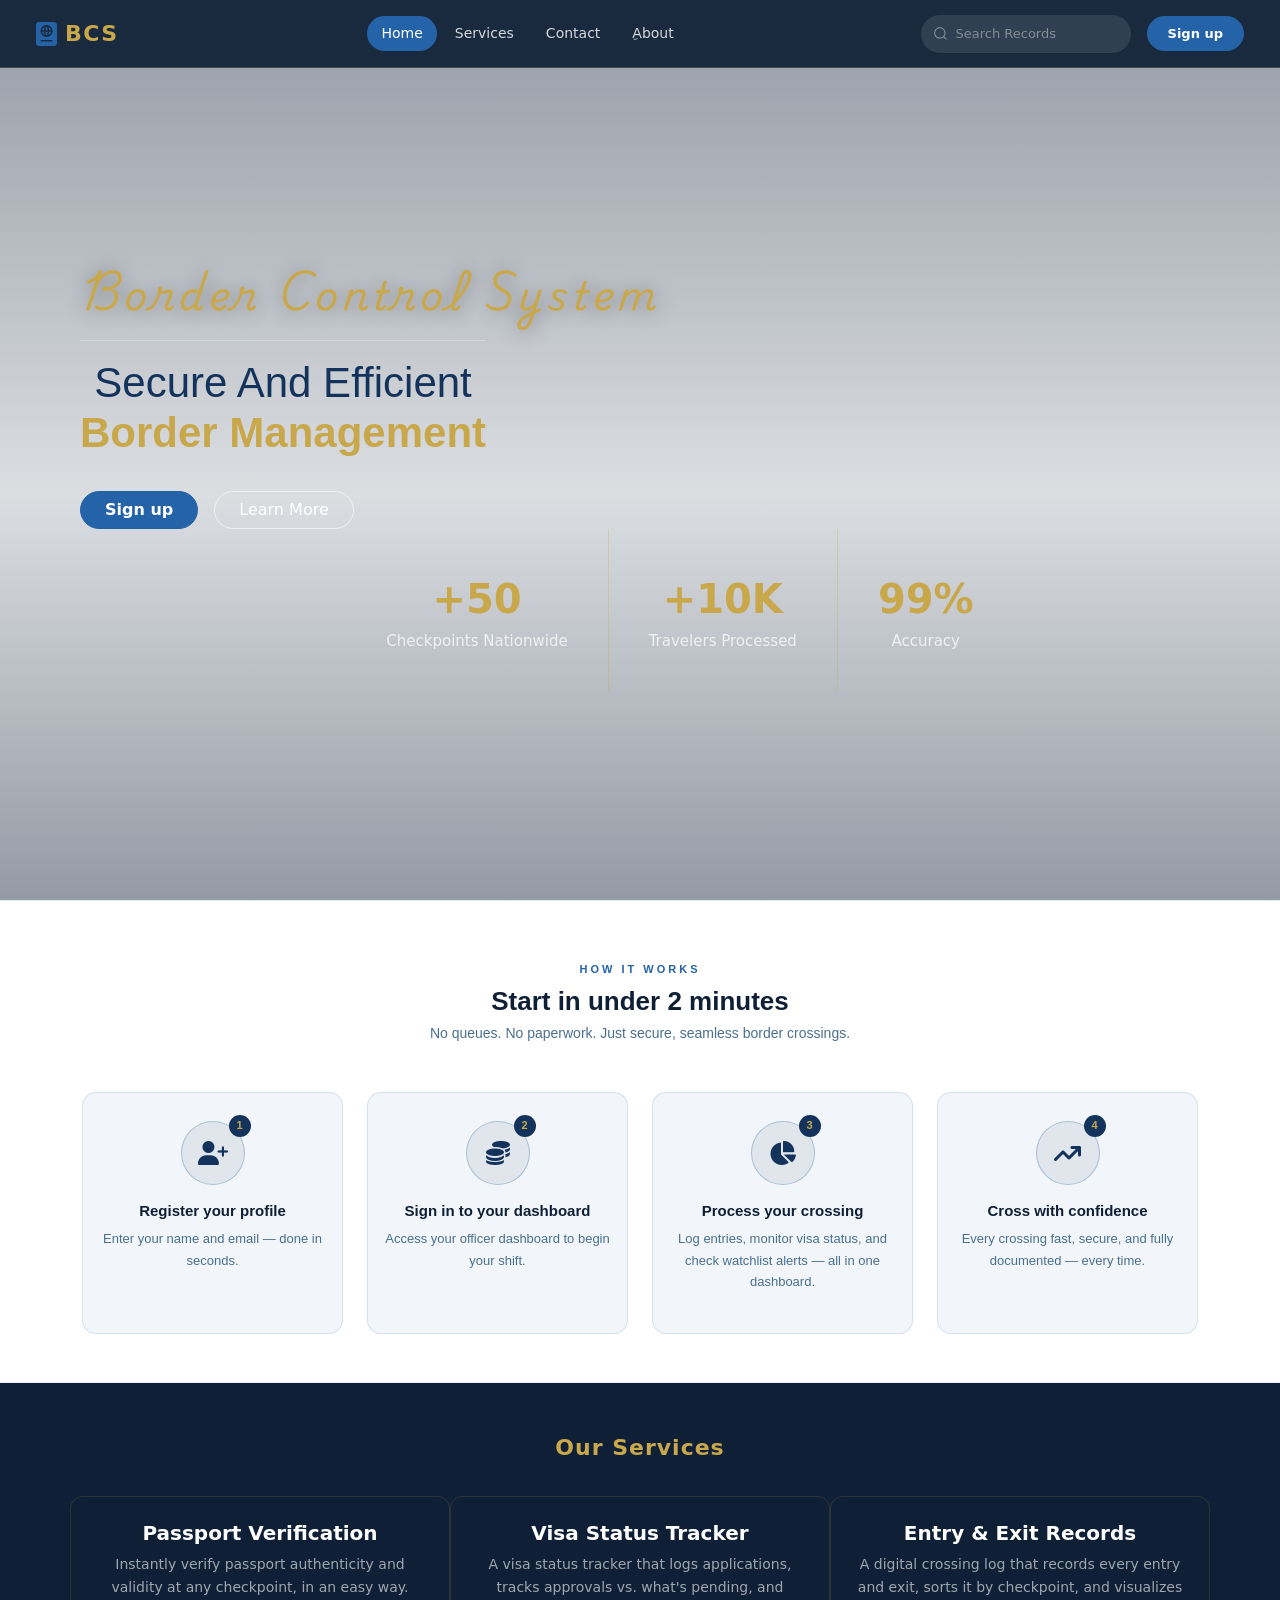
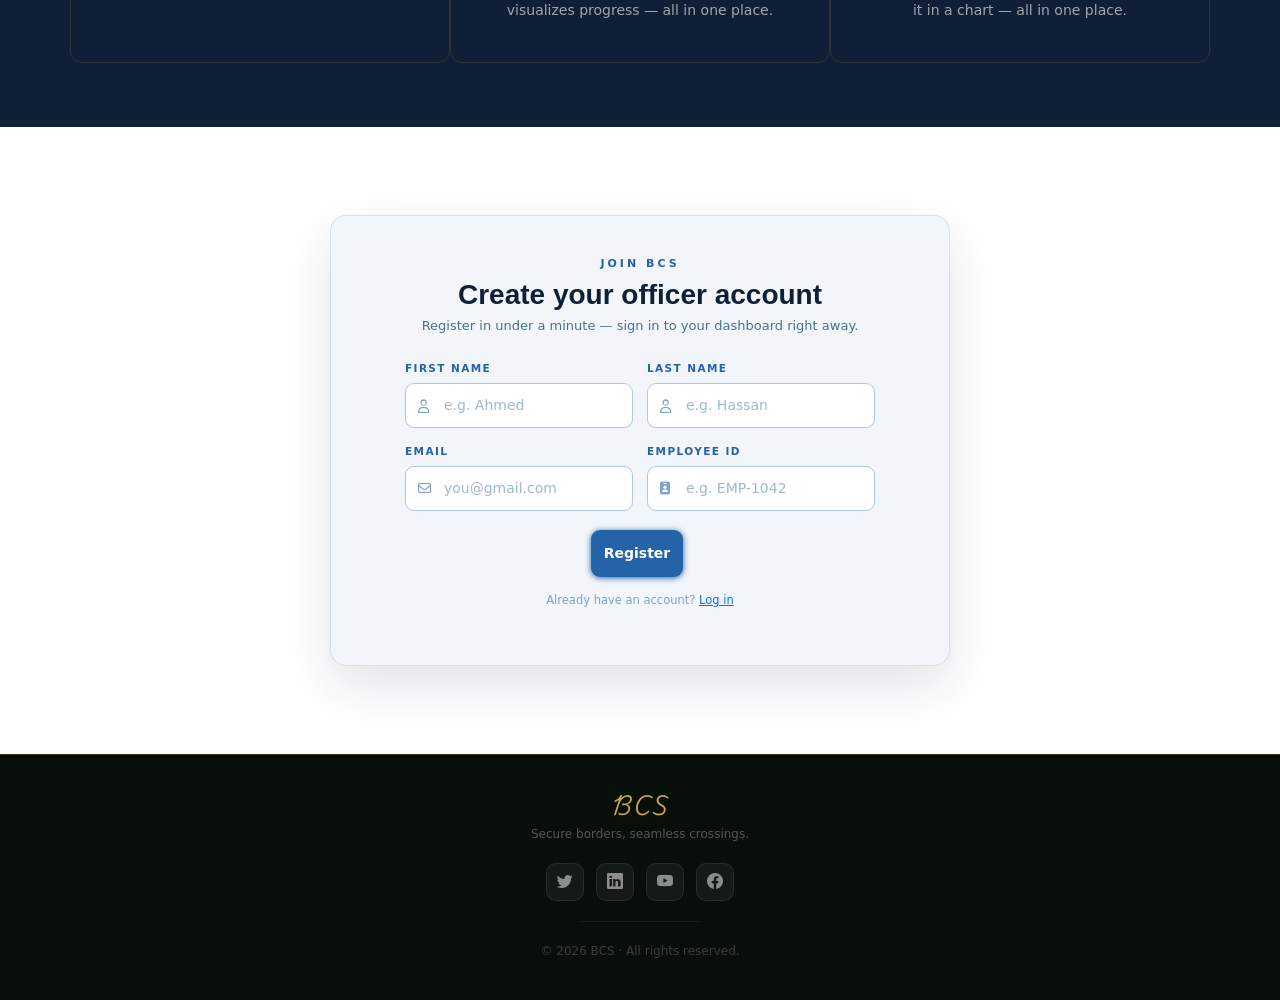
==== index.html @ 2b25935e "Add files via upload" ====
<!DOCTYPE html>
<html lang="en">
<head>
    <meta charset="UTF-8">
    <meta name="viewport" content="width=device-width, initial-scale=1.0">
    <title>BCS | Border Control System</title>

    <link href="https://cdn.jsdelivr.net/npm/bootstrap@5.3.3/dist/css/bootstrap.min.css" rel="stylesheet">
    <link rel="stylesheet" href="https://cdnjs.cloudflare.com/ajax/libs/font-awesome/6.5.0/css/all.min.css">
    <link rel="stylesheet" href="https://cdn.jsdelivr.net/npm/bootstrap-icons@1.11.3/font/bootstrap-icons.min.css">
    <link href="https://fonts.googleapis.com/css2?family=Playwrite+IE:wght@100..400&display=swap" rel="stylesheet">

    <link rel="stylesheet" href="index.css">

    <style>
        .navbar {
            background-color: rgba(15, 32, 54, 0.92) !important;
            backdrop-filter: blur(8px);
            -webkit-backdrop-filter: blur(8px);
            border-bottom: 1px solid rgba(201,168,76,0.25) !important;
            padding: 12px 0;
            position: sticky;
            top: 0;
            z-index: 1000;
        }
        .navbar-brand { color: #c9a84c !important; font-weight: 700; font-size: 22px; letter-spacing: 1.5px; }
        .navbar .fa-scale-balanced { color: #c9a84c; font-size: 17px; }
        .navbar .nav-link {
            color: rgba(255,255,255,0.82) !important;
            font-size: 14px; font-weight: 500;
            padding: 7px 14px !important;
            border-radius: 50px; transition: all 0.25s;
        }
        .navbar .nav-link:hover, .navbar .nav-link.active {
            background-color: #2563a8 !important; color: #ffffff !important;
        }
        .dropdown-menu {
            background-color: #0f2036 !important;
            border: 1px solid rgba(201,168,76,0.2) !important;
            border-radius: 10px; overflow: hidden;
        }
        .dropdown-item { color: #e8d49a !important; font-size: 14px; font-weight: 500; transition: 0.2s; }
        .dropdown-item:hover { background-color: #2563a8 !important; color: #ffffff !important; }
        .navbar .btn-success {
            background-color: #2563a8 !important; border-color: #2563a8 !important;
            color: #ffffff !important; font-weight: 700; font-size: 13px;
            border-radius: 50px; padding: 7px 20px; transition: 0.25s;
        }
        .navbar .btn-success:hover {
            background-color: #14335c !important; border-color: #14335c !important; color: #ffffff !important;
        }
        .group { display: flex; align-items: center; position: relative; max-width: 210px; }
        .group .icon { position: absolute; left: 12px; fill: rgba(255,255,255,0.45); width: 15px; height: 15px; pointer-events: none; }
        .input {
            width: 100%; height: 38px; padding: 0 14px 0 34px;
            border: 1.5px solid transparent; border-radius: 50px;
            background-color: rgba(255,255,255,0.1); color: #ffffff;
            font-size: 13px; outline: none; transition: 0.3s; margin: 0 !important;
        }
        .input::placeholder { color: rgba(255,255,255,0.4); }
        .input:focus, .input:hover {
            border-color: #c9a84c; background-color: rgba(255,255,255,0.15);
            box-shadow: 0 0 0 3px rgba(201,168,76,0.15);
        }
        .navbar-toggler { border-color: rgba(201,168,76,0.35) !important; }
        .navbar-toggler-icon { filter: invert(1); }

        /* ── SIGN UP FORM ── */
        .Sign_Up {
            background: #f2f6fa;
            padding: 40px 36px;
            border-radius: 16px;
            border: 1px solid rgba(37,99,168,0.15);
            color: #0f2036;
            max-width: 620px;
            margin: 0 auto;
            box-shadow: 0 20px 50px rgba(15,32,54,0.12);
        }
        .Sign_Up .su-eyebrow {
            text-align: center;
            font-size: 11px;
            font-weight: 700;
            letter-spacing: 3px;
            color: #2563a8;
            text-transform: uppercase;
            margin-bottom: 6px;
        }
        .Sign_Up h3 {
            font-family: Arial, Helvetica, sans-serif;
            text-align: center;
            color: #0f2036;
            margin-bottom: 4px;
        }
        .Sign_Up .su-sub {
            text-align: center;
            font-size: 13px;
            color: #4a6f8f;
            margin-bottom: 26px;
        }

        .Sign_Up form { display: flex; flex-direction: column; gap: 16px; }

        .su-row { display: flex; gap: 14px; width: 100%; max-width: 500px; margin: 0 auto; }
        .su-row .form-group-wrap { flex: 1; }

        .form-group-wrap {
            display: flex;
            flex-direction: column;
            width: 100%;
            max-width: 500px;
            margin: 0 auto;
            gap: 6px;
        }
        .form-group-wrap label {
            font-size: 10.5px;
            letter-spacing: 1.4px;
            text-transform: uppercase;
            color: #2563a8;
            font-weight: 700;
        }
        .su-field-wrap { position: relative; }
        .su-field-wrap i.su-field-icon {
            position: absolute;
            left: 13px;
            top: 50%;
            transform: translateY(-50%);
            color: #7ea3c4;
            font-size: 13px;
            pointer-events: none;
        }

        .Sign_Up input, .Sign_Up select {
            width: 100% !important;
            padding: 11px 14px 11px 38px;
            border: 1.5px solid #a9c9e8;
            border-radius: 9px;
            font-size: 14px;
            font-family: inherit;
            background-color: #fff;
            color: #0f2036;
            outline: none;
            transition: all 0.2s;
            margin: 0 !important;
        }
        .Sign_Up select { padding-left: 38px; appearance: none; -webkit-appearance: none; }
        .su-field-wrap.select-wrap::after {
            content: "\f078";
            font-family: "Font Awesome 6 Free";
            font-weight: 900;
            font-size: 11px;
            color: #7ea3c4;
            position: absolute;
            right: 14px;
            top: 50%;
            transform: translateY(-50%);
            pointer-events: none;
        }
        .Sign_Up input::placeholder { color: #9db9d1; }
        .Sign_Up input:focus, .Sign_Up select:focus {
            border-color: #2563a8; box-shadow: 0 0 0 3px rgba(37,99,168,0.12);
        }
        .Sign_Up button[type="submit"] {
            width: 100%; max-width: 500px; margin: 6px auto 0;
            background-color: #14335c; color: #ffffff; border: none;
            padding: 13px; border-radius: 9px; font-weight: 700; font-size: 14px;
            cursor: pointer; transition: 0.25s; display: flex;
            align-items: center; justify-content: center; gap: 8px;
        }
        .Sign_Up button[type="submit"]:hover { background-color: #2563a8; }
        .Sign_Up .su-note {
            text-align: center; font-size: 11.5px; color: #7ea3c4; margin-top: -4px;
        }
        .Sign_Up input.is-invalid, .Sign_Up select.is-invalid {
            border-color: #fc8181 !important; background-color: #fff5f5 !important;
        }
        .Sign_Up input.is-valid, .Sign_Up select.is-valid {
            border-color: #68d391 !important; background-color: #f0fff4 !important;
        }
        .field-error {
            font-size: 12px; color: #e53e3e; margin-top: 4px;
            font-weight: 500; display: flex; align-items: center; gap: 4px;
        }
        @media (max-width: 560px) {
            .Sign_Up { padding: 28px 20px; }
            .su-row { flex-direction: column; gap: 16px; }
        }

        .saconde { background-color: transparent !important; }

        .hiw-section {
            background: #ffffff;
            padding: 60px 24px 48px;
            font-family: Arial, Helvetica, sans-serif;
            border-top: 1px solid rgba(37,99,168,0.12);
            border-bottom: 1px solid rgba(37,99,168,0.12);
        }
        .hiw-eyebrow {
            text-align: center;
            font-size: 11px;
            font-weight: 700;
            letter-spacing: 3px;
            color: #2563a8;
            text-transform: uppercase;
            margin-bottom: 8px;
        }
        .hiw-title {
            text-align: center;
            font-size: 26px;
            font-weight: 700;
            color: #0f2036;
            margin-bottom: 6px;
        }
        .hiw-sub {
            text-align: center;
            font-size: 14px;
            color: #4a6f8f;
            margin-bottom: 48px;
        }

        .hiw-grid {
            display: grid;
            grid-template-columns: repeat(4, 1fr);
            gap: 24px;
            position: relative;
        }
        @media (max-width: 991px) {
            .hiw-grid { grid-template-columns: repeat(2, 1fr); }
        }
        @media (max-width: 575px) {
            .hiw-grid { grid-template-columns: 1fr; }
            .hiw-title { font-size: 20px; }
        }

        .hiw-step {
            display: flex;
            flex-direction: column;
            align-items: center;
            text-align: center;
            padding: 28px 16px 24px;
            background: #f2f6fa;
            border: 1px solid rgba(37,99,168,0.15);
            border-radius: 14px;
            position: relative;
            opacity: 0;
            transition: border-color 0.25s;
        }
        .hiw-step:hover { border-color: #2563a8; }
        .hiw-step.visible { animation: fadeUpStep 0.55s ease forwards; }
        .hiw-step:nth-child(1).visible { animation-delay: 0s; }
        .hiw-step:nth-child(2).visible { animation-delay: 0.15s; }
        .hiw-step:nth-child(3).visible { animation-delay: 0.3s; }
        .hiw-step:nth-child(4).visible { animation-delay: 0.45s; }

        @keyframes fadeUpStep {
            from { opacity: 0; transform: translateY(24px); }
            to   { opacity: 1; transform: translateY(0); }
        }

        .hiw-icon-wrap {
            width: 64px; height: 64px; border-radius: 50%;
            background: rgba(15,32,54,0.07);
            border: 1.5px solid rgba(37,99,168,0.3);
            display: flex; align-items: center; justify-content: center;
            font-size: 24px; color: #14335c;
            margin-bottom: 16px; position: relative; flex-shrink: 0;
        }
        .hiw-step-num {
            position: absolute; top: -7px; right: -7px;
            width: 22px; height: 22px; border-radius: 50%;
            background: #14335c; color: #c9a84c;
            font-size: 11px; font-weight: 700;
            display: flex; align-items: center; justify-content: center;
        }
        .hiw-step-title {
            font-size: 15px; font-weight: 700; color: #0f2036;
            margin-bottom: 8px; line-height: 1.3;
        }
        .hiw-step-desc { font-size: 13px; color: #4a6f8f; line-height: 1.65; }

        .hiw-cta-wrap { text-align: center; margin-top: 40px; }
        .hiw-cta {
            display: inline-block; background: #14335c; color: #ffffff;
            font-size: 14px; font-weight: 700; padding: 12px 36px;
            border-radius: 50px; text-decoration: none;
            transition: background 0.2s; border: none; cursor: pointer;
        }
        .hiw-cta:hover { background: #2563a8; color: #fff; }

        .hiw-checks {
            display: flex; justify-content: center;
            gap: 24px; margin-top: 16px; flex-wrap: wrap;
        }
        .hiw-check-item {
            display: flex; align-items: center;
            gap: 6px; font-size: 12.5px; color: #4a6f8f;
        }
        .hiw-check-item i { color: #2563a8; }

        /* ── SERVICES SECTION background ── */
        .services-section {
            background: #0f2036;
            padding: 48px 0 40px;
        }
        .services-section .our {
            color: #c9a84c !important;
            font-size: 22px;
            font-weight: 700;
            letter-spacing: 1px;
            margin-bottom: 32px;
        }
        .services-section .one h5 { color: #ffffff; font-weight: 700; }
        .services-section .one p  { color: rgba(255,255,255,0.6); font-size: 14px; line-height: 1.65; }
        .services-section .one {
            padding: 24px 20px;
            border: 1px solid rgba(201,168,76,0.15);
            border-radius: 12px;
            transition: border-color 0.2s;
        }
        .services-section .one:hover { border-color: rgba(201,168,76,0.45); }
    </style>
</head>

<body>

<div class="header">
    <nav class="navbar navbar-expand-lg">
        <div class="container-fluid ms-4">
            <div class="d-flex align-items-center gap-2">
                <i style="color: #2563a8;font-size: 24px;" class="fa-solid fa-passport"></i>
                <a class="navbar-brand" href="index.html">BCS   </a>
            </div>
            <div class="collapse navbar-collapse" id="navbarSupportedContent">
                <ul class="navbar-nav mx-auto gap-1">
                    <li class="nav-item"><a class="nav-link active rounded-pill" href="index.html">Home</a></li>
                  
                    <li class="nav-item"><a class="nav-link rounded-pill" href="#moataz">Services</a></li>
                    <li class="nav-item"><a class="nav-link rounded-pill" href="contact.html">Contact</a></li>
                    <li class="nav-item"><a class="nav-link rounded-pill" href="about.html">ِAbout</a></li>
                </ul>
                <div class="d-flex align-items-center gap-3 mt-2 mt-lg-0 me-4">
                    <div class="group">
                        <svg viewBox="0 0 24 24" aria-hidden="true" class="icon">
                            <path d="M21.53 20.47l-3.66-3.66C19.195 15.24 20 13.214 20 11c0-4.97-4.03-9-9-9s-9 4.03-9 9 4.03 9 9 9c2.215 0 4.24-.804 5.808-2.13l3.66 3.66c.147.146.34.22.53.22s.385-.073.53-.22c.295-.293.295-.767.002-1.06zM3.5 11c0-4.135 3.365-7.5 7.5-7.5s7.5 3.365 7.5 7.5-3.365 7.5-7.5 7.5-7.5-3.365-7.5-7.5z"/>
                        </svg>
                        <input class="input" type="search" placeholder="Search Records">
                    </div>
                    <a href="#khaled" class="btn btn-success rounded-pill" id="navAuthArea">Sign up</a>
                </div>
            </div>
        </div>
    </nav>

    <div class="headertwo text-center">
        <h1 style="font-family: 'Playwrite IE', cursive; font-weight: bold; letter-spacing:4px;">Border Control System</h1>
        <h3 style="font-family:Arial, Helvetica, sans-serif">
            <hr style="height: 2px;">
            <span style="color: #14335c;">Secure And Efficient</span><br>
            <span style="color: #2563a8; font-weight: bold;">Border Management</span>
        </h3>
        <div class="d-flex justify-content-center gap-3 mt-4" id="headerAuthArea">
            <a href="#khaled" class="btn btn-success rounded-pill px-4">Sign up</a>
            <a href="About.html" class="btn btn-outline-dark rounded-pill px-4 text-light">Learn More</a>
        </div>
        <div class="banner-stats">
            
            <div class="stat"><span class="stat-num">+50</span><span class="stat-label">Checkpoints Nationwide</span></div>
            <div class="stat-divider"></div>
            <div class="stat"><span class="stat-num">+10K</span><span class="stat-label">Travelers Processed</span></div>
            <div class="stat-divider"></div>
            <div class="stat"><span class="stat-num">99%</span><span class="stat-label">Accuracy</span></div>
        </div>
    </div>
</div>

<!-- ══ HOW IT WORKS ══ -->
<section class="hiw-section">
    <div class="container">
        <p class="hiw-eyebrow">How it works</p>
        <h2 class="hiw-title">Start in under 2 minutes</h2>
        <p class="hiw-sub">No queues. No paperwork. Just secure, seamless border crossings.</p>

        <div class="hiw-grid">
            <div class="hiw-step">
                <div class="hiw-icon-wrap">
                    <i class="fa-solid fa-user-plus"></i>
                    <span class="hiw-step-num">1</span>
                </div>
                <div class="hiw-step-title">Register your profile</div>
                <p class="hiw-step-desc">Enter your name and email — done in seconds.</p>
            </div>
            <div class="hiw-step">
                <div class="hiw-icon-wrap">
                    <i class="fa-solid fa-coins"></i>
                    <span class="hiw-step-num">2</span>
                </div>
                <div class="hiw-step-title">Sign in to your dashboard</div>
                <p class="hiw-step-desc">Access your officer dashboard to begin your shift.</p>
            </div>
            <div class="hiw-step">
                <div class="hiw-icon-wrap">
                    <i class="fa-solid fa-chart-pie"></i>
                    <span class="hiw-step-num">3</span>
                </div>
                <div class="hiw-step-title">Process your crossing</div>
                <p class="hiw-step-desc">Log entries, monitor visa status, and check watchlist alerts — all in one dashboard.</p>
            </div>
            <div class="hiw-step">
                <div class="hiw-icon-wrap">
                    <i class="fa-solid fa-arrow-trend-up"></i>
                    <span class="hiw-step-num">4</span>
                </div>
                <div class="hiw-step-title">Cross with confidence</div>
                <p class="hiw-step-desc">Every crossing fast, secure, and fully documented — every time.</p>
            </div>
        </div>

    </div>
</section>

<!-- ══ SERVICES ══ -->
<section class="services-section" id="moataz">
    <div class="container">
        <p class="our text-center">Our Services</p>
        <div class="row text-center g-4">
            <div class="one col-md-4 col-12 mb-4">
                <h5>Passport Verification</h5>
                <p>Instantly verify passport authenticity and validity at any checkpoint, in an easy way.</p>
            </div>
            <div class="one col-md-4 col-12 mb-4">
                <h5>Visa Status Tracker</h5>
                <p>A visa status tracker that logs applications, tracks approvals vs. what's pending, and visualizes progress — all in one place.</p>
            </div>
            <div class="one col-md-4 col-12 mb-4">
                <h5>Entry &amp; Exit Records</h5>
                <p>A digital crossing log that records every entry and exit, sorts it by checkpoint, and visualizes it in a chart — all in one place.</p>
            </div>
        </div>
    </div>
</section>

<!-- ══ SIGN UP / LOGIN ══ -->
<div class="saconde">
    <div class="projecr-idea">
        <div class="container">
            <div class="Sign_Up mt-5 mb-5" id="khaled">

                <!-- SIGN UP PANEL -->
                <div id="signupPanel">
                    <p class="su-eyebrow">Join BCS</p>
                    <h3>Create your officer account</h3>
                    <p class="su-sub">Register in under a minute — sign in to your dashboard right away.</p>
                    <form id="signupForm" novalidate>
                        <div class="su-row">
                            <div class="form-group-wrap">
                                <label for="firstName">First Name</label>
                                <div class="su-field-wrap">
                                    <i class="fa-regular fa-user su-field-icon"></i>
                                    <input type="text" id="firstName" placeholder="e.g. Ahmed">
                                </div>
                            </div>
                            <div class="form-group-wrap">
                                <label for="lastName">Last Name</label>
                                <div class="su-field-wrap">
                                    <i class="fa-regular fa-user su-field-icon"></i>
                                    <input type="text" id="lastName" placeholder="e.g. Hassan">
                                </div>
                            </div>
                        </div>

                        <div class="su-row">
                            <div class="form-group-wrap">
                                <label for="email">Email</label>
                                <div class="su-field-wrap">
                                    <i class="fa-regular fa-envelope su-field-icon"></i>
                                    <input type="email" id="email" placeholder="you@gmail.com">
                                </div>
                            </div>
                            <div class="form-group-wrap">
                                <label for="employeeId">Employee ID</label>
                                <div class="su-field-wrap">
                                    <i class="fa-solid fa-id-badge su-field-icon"></i>
                                    <input type="text" id="employeeId" placeholder="e.g. EMP-1042">
                                </div>
                            </div>
                        </div>

                        <div class="text-center">
                            <button type="submit">Register</button>
                        </div>
                        <p class="su-note">Already have an account? <a href="#" id="showLoginLink">Log in</a></p>
                    </form>
                </div>

                <!-- LOGIN PANEL -->
                <div id="loginPanel" style="display:none;">
                    <p class="su-eyebrow">Welcome back</p>
                    <h3>Log in to your dashboard</h3>
                    <p class="su-sub">Enter your Employee ID and email to continue.</p>
                    <form id="loginForm" novalidate>
                        <div class="form-group-wrap">
                            <label for="loginEmployeeId">Employee ID</label>
                            <div class="su-field-wrap">
                                <i class="fa-solid fa-id-badge su-field-icon"></i>
                                <input type="text" id="loginEmployeeId" placeholder="e.g. EMP-1042">
                            </div>
                        </div>
                        <div class="form-group-wrap">
                            <label for="loginEmail">Email</label>
                            <div class="su-field-wrap">
                                <i class="fa-regular fa-envelope su-field-icon"></i>
                                <input type="email" id="loginEmail" placeholder="you@gmail.com">
                            </div>
                        </div>

                        <div class="text-center">
                            <button type="submit">Log In</button>
                        </div>
                        <p class="su-note">New here? <a href="#" id="showSignupLink">Create an account</a></p>
                    </form>
                </div>

            </div>
        </div>
    </div>
</div>

<footer class="footer">
    <div class="footer-brand">BCS</div>
    <p class="footer-tagline">Secure borders, seamless crossings.</p>
    <div class="footer-socials">
        <a href="https://twitter.com"  target="_blank" class="footer-social" id="f-twitter"><i class="bi bi-twitter"></i></a>
        <a href="https://linkedin.com" target="_blank" class="footer-social" id="f-linkedin"><i class="bi bi-linkedin"></i></a>
        <a href="https://youtube.com"  target="_blank" class="footer-social" id="f-youtube"><i class="bi bi-youtube"></i></a>
        <a href="https://facebook.com" target="_blank" class="footer-social" id="f-facebook"><i class="bi bi-facebook"></i></a>
    </div>
    <div class="footer-divider"></div>
    <p class="footer-copy">&copy; 2026 BCS · All rights reserved.</p>
</footer>

<script src="https://cdn.jsdelivr.net/npm/bootstrap@5.3.3/dist/js/bootstrap.bundle.min.js"></script>
<script>
const stepEls = document.querySelectorAll('.hiw-step');
const obs = new IntersectionObserver((entries) => {
    entries.forEach(e => { if (e.isIntersecting) e.target.classList.add('visible'); });
}, { threshold: 0.15 });
stepEls.forEach(el => obs.observe(el));

const rules = {
    firstName:  { required: true, minLen: 2,  label: 'First name' },
    lastName:   { required: true, minLen: 2,  label: 'Last name' },
    email:      { required: true, pattern: /^[^\s@]+@[^\s@]+\.[^\s@]+$/, label: 'Email' },
    employeeId: { required: true, minLen: 3,  label: 'Employee ID' }
};

function getFieldError(id, value) {
    const r = rules[id]; if (!r) return null;
    const v = value.trim();
    if (r.required && !v)                return `${r.label} is required.`;
    if (r.minLen && v.length < r.minLen) return `${r.label} must be at least ${r.minLen} characters.`;
    if (r.pattern && !r.pattern.test(v)) {
        if (id === 'email')   return 'Please enter a valid email address.';
        return `Please enter a valid ${r.label.toLowerCase()}.`;
    }
    return null;
}

function setFieldState(input, errorMsg) {
    const wrap = input.closest('.form-group-wrap');
    if (!wrap) return true;
    const old = wrap.querySelector('.field-error');
    if (old) old.remove();
    input.classList.remove('is-invalid', 'is-valid');
    if (errorMsg) {
        input.classList.add('is-invalid');
        const el = document.createElement('span');
        el.className = 'field-error';
        el.innerHTML = `<i class="fa-solid fa-circle-exclamation"></i> ${errorMsg}`;
        wrap.appendChild(el);
        return false;
    }
    input.classList.add('is-valid');
    return true;
}

Object.keys(rules).forEach(id => {
    const input = document.getElementById(id);
    if (!input) return;
    input.addEventListener('blur',  () => setFieldState(input, getFieldError(id, input.value)));
    input.addEventListener('input', () => {
        if (input.classList.contains('is-invalid'))
            setFieldState(input, getFieldError(id, input.value));
    });
});

function checkUserLogin() {
    const storedData = localStorage.getItem("userData");
    if (!storedData) return;
    const user = JSON.parse(storedData);
    const savedName = user.firstName;
    const navAuthArea = document.getElementById("navAuthArea");
    const headerAuth  = document.getElementById("headerAuthArea");
    if (navAuthArea) {
        navAuthArea.outerHTML = `
            <div id="navAuthArea" style="display:flex;align-items:center;gap:8px;white-space:nowrap;">
                <span style="background:#c9a84c;color:#0f2036;font-weight:700;font-size:13px;padding:5px 14px;border-radius:50px;display:flex;align-items:center;gap:6px;">
                    <i class="fa-solid fa-user" style="font-size:11px;"></i>${savedName}
                </span>
                <button onclick="logoutUser()" style="font-size:12px;font-weight:600;font-family:'Segoe UI',sans-serif;padding:5px 12px;border:1px solid rgba(201,168,76,0.4);border-radius:50px;color:rgba(255,255,255,0.75);background:transparent;cursor:pointer;"
                    onmouseover="this.style.background='#e53e3e';this.style.color='#fff';this.style.borderColor='#e53e3e';"
                    onmouseout="this.style.background='transparent';this.style.color='rgba(255,255,255,0.75)';this.style.borderColor='rgba(201,168,76,0.4)';"
                >Log out</button>
            </div>`;
    }
    if (headerAuth) {
        headerAuth.innerHTML = `
            <span class="text-light fs-4 fw-medium">Welcome back, <span style="color:#c9a84c;">${savedName}</span>!</span>
            <a href="Dashoboard.html" class="btn btn-success rounded-pill px-4">Go to Dashboard</a>
        `;
    }

    // Hide the Sign Up section once the user is already registered/logged in
    const signUpWrapper = document.querySelector(".saconde");
    if (signUpWrapper) signUpWrapper.style.display = "none";
}

function logoutUser() {
    localStorage.removeItem("userData");
    localStorage.removeItem("userFirstName");
    window.location.reload();
}

function showSuccessOverlay(name, callback) {
    const overlay = document.createElement('div');
    overlay.style.cssText = `position:fixed;inset:0;z-index:9999;background:rgba(15,32,54,0.92);display:flex;align-items:center;justify-content:center;backdrop-filter:blur(8px);animation:fadeInOverlay 0.4s ease;`;
    overlay.innerHTML = `
        <style>
            @keyframes fadeInOverlay { from{opacity:0} to{opacity:1} }
            @keyframes popIn { from{transform:scale(0.7);opacity:0} to{transform:scale(1);opacity:1} }
            @keyframes checkDraw { from{stroke-dashoffset:60} to{stroke-dashoffset:0} }
            @keyframes countDown { from{width:100%} to{width:0%} }
        </style>
        <div style="background:#f2f6fa;border-radius:20px;padding:48px 56px;text-align:center;max-width:400px;width:90%;animation:popIn 0.45s cubic-bezier(0.34,1.56,0.64,1) 0.1s both;position:relative;overflow:hidden;">
            <div style="width:80px;height:80px;border-radius:50%;background:#14335c;display:flex;align-items:center;justify-content:center;margin:0 auto 20px;">
                <svg width="40" height="40" viewBox="0 0 40 40" fill="none">
                    <path d="M10 20 L17 27 L30 13" stroke="#c9a84c" stroke-width="3.5" stroke-linecap="round" stroke-linejoin="round" stroke-dasharray="60" stroke-dashoffset="60" style="animation:checkDraw 0.5s ease 0.4s forwards;"/>
                </svg>
            </div>
            <h3 style="font-family:Arial,sans-serif;color:#14335c;font-size:22px;font-weight:700;margin-bottom:8px;">Welcome, ${name}!</h3>
            <p style="color:#4a6f8f;font-size:14px;margin-bottom:24px;">Your account has been created successfully.<br>Redirecting to your dashboard…</p>
            <div style="height:4px;background:#d6e4ef;border-radius:2px;overflow:hidden;">
                <div style="height:100%;background:#c9a84c;border-radius:2px;animation:countDown 2.5s linear forwards;"></div>
            </div>
        </div>`;
    document.body.appendChild(overlay);
    setTimeout(callback, 2500);
}

function saveAccount(account) {
    let accounts = [];
    try { accounts = JSON.parse(localStorage.getItem('bcsAccounts')) || []; } catch (e) { accounts = []; }
    accounts = accounts.filter(a => a.employeeId !== account.employeeId);
    accounts.push(account);
    localStorage.setItem('bcsAccounts', JSON.stringify(accounts));
}

function findAccount(employeeId, email) {
    let accounts = [];
    try { accounts = JSON.parse(localStorage.getItem('bcsAccounts')) || []; } catch (e) { accounts = []; }
    return accounts.find(a =>
        a.employeeId.trim().toLowerCase() === employeeId.trim().toLowerCase() &&
        a.email.trim().toLowerCase() === email.trim().toLowerCase()
    ) || null;
}

document.getElementById('signupForm').addEventListener('submit', function (event) {
    event.preventDefault();
    let isFormValid = true;
    Object.keys(rules).forEach(id => {
        const input = document.getElementById(id);
        if (input && !setFieldState(input, getFieldError(id, input.value))) isFormValid = false;
    });
    if (!isFormValid) return;
    const firstName   = document.getElementById("firstName").value.trim();
    const lastName    = document.getElementById("lastName").value.trim();
    const email       = document.getElementById("email").value.trim();
    const employeeId  = document.getElementById("employeeId").value.trim();
    const userData    = { firstName, lastName, fullName: `${firstName} ${lastName}`, email, employeeId };
    saveAccount(userData);
    localStorage.setItem("userData", JSON.stringify(userData));
    localStorage.setItem("userFirstName", firstName);
    showSuccessOverlay(firstName, function () {
        window.location.href = "Dashoboard.html";
    });
});

document.getElementById('loginForm').addEventListener('submit', function (event) {
    event.preventDefault();
    const idInput = document.getElementById('loginEmployeeId');
    const emailInput = document.getElementById('loginEmail');
    const employeeId = idInput.value.trim();
    const email = emailInput.value.trim();

    [idInput, emailInput].forEach(el => { el.classList.remove('is-invalid'); const w = el.closest('.form-group-wrap'); const old = w && w.querySelector('.field-error'); if (old) old.remove(); });

    if (!employeeId || !email) {
        const target = !employeeId ? idInput : emailInput;
        const wrap = target.closest('.form-group-wrap');
        target.classList.add('is-invalid');
        const el = document.createElement('span');
        el.className = 'field-error';
        el.innerHTML = '<i class="fa-solid fa-circle-exclamation"></i> Employee ID and email are required.';
        wrap.appendChild(el);
        return;
    }

    const account = findAccount(employeeId, email);
    if (!account) {
        const wrap = emailInput.closest('.form-group-wrap');
        emailInput.classList.add('is-invalid');
        const el = document.createElement('span');
        el.className = 'field-error';
        el.innerHTML = '<i class="fa-solid fa-circle-exclamation"></i> No account matches that Employee ID and email.';
        wrap.appendChild(el);
        return;
    }

    localStorage.setItem('userData', JSON.stringify(account));
    localStorage.setItem('userFirstName', account.firstName);
    showSuccessOverlay(account.firstName, function () {
        window.location.href = "Dashoboard.html";
    });
});

document.getElementById('showLoginLink').addEventListener('click', function (e) {
    e.preventDefault();
    document.getElementById('signupPanel').style.display = 'none';
    document.getElementById('loginPanel').style.display = 'block';
});

document.getElementById('showSignupLink').addEventListener('click', function (e) {
    e.preventDefault();
    document.getElementById('loginPanel').style.display = 'none';
    document.getElementById('signupPanel').style.display = 'block';
});

document.addEventListener("DOMContentLoaded", checkUserLogin);
</script>
</body>
</html>
---- index.css ----
:root {
  --green-dark:   #14335c;
  --green-mid:    #2563a8;
  --green-light:  #a9c9e8;
  --gold:         #c9a84c;
  --gold-light:   #e8d49a;
  --surface:      #f2f6fa;
  --dark:         #0f2036;
  --white:        #ffffff;
}
/* From Uiverse.io by LightAndy1 */ 
.group {
  display: flex;
  line-height: 28px;
  align-items: center;
  position: relative;
  max-width: 220px;
}

.input {
  width: 100%;
  height: 40px;
  line-height: 28px;
  padding: 0 1rem;
  padding-left: 2.5rem;
  border: 2px solid transparent;
  border-radius: 8px;
  outline: none;
  background-color: rgba(255,255,255,0.12);
  color: var(--white);
  transition: 0.3s ease;
}

.input::placeholder { color: rgba(255,255,255,0.5); }

.input:focus,
.input:hover {
  outline: none;
  border-color: var(--gold);
  background-color: rgba(255,255,255,0.18);
  box-shadow: 0 0 0 4px rgba(201,168,76,0.15);
}

.icon {
  position: absolute;
  left: 1rem;
  fill: rgba(255,255,255,0.5);
  width: 1rem;
  height: 1rem;
}

* {
    margin: 0;
    padding: 0;
    box-sizing: border-box;
}

body {
    background-size: cover;
    background-position: center;
    background-repeat: no-repeat;
    margin: 0;
    width: 100%;
}

/* ── HEADER ────────────────────────────────── */
.header {
    background-image: url(https://imgs.search.brave.com/TQxsSah9I9j1weeS2xmzNjeCor-BFv34XBTOAIjt9YU/rs:fit:860:0:0:0/g:ce/aHR0cHM6Ly93YWxs/cGFwZXJzLmNvbS9p/bWFnZXMvaGQvcGFz/c3BvcnQtaG9sZGlu/Zy1hdC1haXJwb3J0/LWx0Y2Znc20yenhp/a3hydHAuanBn);
    flex: 1;
    background-attachment: scroll;
    width: 100%;
    position: relative;
    min-height: 100vh;
    background-size: cover;
    background-position: center;
    background-repeat: no-repeat;
}

.header::before {
    content: "";
    position: absolute;
    width: 100%;
    height: 100%;
    background: linear-gradient(
        180deg,
        rgba(15, 32, 54, 0.45) 0%,
        rgba(15, 32, 54, 0.15) 55%,
        rgba(15, 32, 54, 0.45) 100%
    );
}

/* ── NAVBAR ────────────────────────────────── */
.navbar {
      background-color: rgba(15, 32, 54, 0.92);
      backdrop-filter: blur(8px);
      -webkit-backdrop-filter: blur(8px);
      border-bottom: 1px solid rgba(201,168,76,0.25);
      padding: 12px 0;
      position: sticky;
      top: 0;
      z-index: 1000;
    }
    .navbar-brand {
      color: var(--gold) !important;
      font-weight: 700;
      font-size: 22px;
      letter-spacing: 1.5px;
    }
    .navbar .fa-scale-balanced { color: var(--gold); font-size: 17px; }
    .navbar .nav-link {
      color: rgba(255,255,255,0.82) !important;
      font-size: 14px;
      font-weight: 500;
      padding: 7px 14px !important;
      border-radius: 50px;
      transition: all 0.25s;
    }
    .navbar .nav-link:hover,
    .navbar .nav-link.active {
      background-color: var(--green-mid);
      color: var(--white) !important;
    }
    .dropdown-menu {
      background-color: var(--dark);
      border: 1px solid rgba(201,168,76,0.2);
      border-radius: 10px;
      overflow: hidden;
    }
    .dropdown-item { color: var(--gold-light); font-size: 14px; font-weight: 500; transition: 0.2s; }
    .dropdown-item:hover { background-color: var(--green-mid); color: var(--white); }

    .navbar .btn-success {
      background-color: var(--green-mid);
      border-color: var(--green-mid);
      color: var(--white);
      font-weight: 700;
      font-size: 13px;
      border-radius: 50px;
      padding: 7px 20px;
      transition: 0.25s;
    }
    .navbar .btn-success:hover {
      background-color: var(--green-dark);
      border-color: var(--green-dark);
      color: var(--white);
    }


/* Dropdown */
.dropdown-menu {
    background-color: var(--dark);
    border: 1px solid rgba(201, 168, 76, 0.2);
}

.dropdown-item {
    color: var(--gold-light);
    font-weight: bold;
    transition: 0.3s all ease-in-out;
}

.dropdown-item:hover {
    color: var(--white);
    background-color: var(--green-mid);
}

/* Sign up button in navbar */
.navbar .btn-success {
    background-color: var(--green-mid);
    border-color: var(--green-mid);
    color: var(--white);
    font-weight: 700;
    transition: 0.3s;
}

.navbar .btn-success:hover {
    background-color: var(--green-dark);
    border-color: var(--green-dark);
    color: var(--white);
}

/* ── HERO TEXT ─────────────────────────────── */
.headertwo {
    position: relative;
    z-index: 2;
    height: 100%;
    display: flex;
    flex-direction: column;
    justify-content: center;
    align-items: flex-start;
    padding-left: 80px;
    color: var(--white);
    margin-top: 200px;
}

.headertwo h1 {
    /* gold for the big heading — stands out against the photo */
    color: var(--gold);
    text-shadow: 0 2px 20px rgba(0,0,0,0.4);
}

.headertwo h3 {
    font-size: 42px;
}

/* "Border Management" span */
.headertwo span[style*="color: #2563a8"] {
    color: var(--gold) !important; /* gold instead of light blue against the photo */
}

/* Sign up & Learn More buttons in hero */
.headertwo .btn-success {
    background-color: var(--green-mid);
    border-color: var(--green-mid);
    color: var(--white);
    font-weight: 600;
    transition: 0.3s;
}

.headertwo .btn-success:hover {
    background-color: var(--green-dark);
    border-color: var(--green-dark);
}

.headertwo .btn-outline-dark {
    border-color: rgba(255,255,255,0.6) !important;
    color: var(--white) !important;
    transition: 0.3s;
}

.headertwo .btn-outline-dark:hover {
    background-color: rgba(255,255,255,0.15);
    border-color: var(--white) !important;
}

@media (max-width: 768px) {
    .headertwo { padding-left: 20px; }
    .headertwo h3 { font-size: 28px; }
}

/* ── BANNER STATS ──────────────────────────── */
.banner-stats {
    display: flex;
    justify-content: center;
    margin: 0 auto;
    transition: 0.5s ease-in-out all;
}

.stat {
    padding: 40px;
    transition: 0.3s ease-in-out all;
    cursor: pointer;
    border-radius: 8px;
}

.stat:hover {
    background-color: rgba(37, 99, 168, 0.5);
}

.stat-num {
    font-size: 40px;
    font-weight: bold;
    display: block;
    color: var(--gold);       /* gold for the numbers */
}

.stat-label {
    font-size: 15px;
    color: rgba(255,255,255,0.75);
    font-weight: 500;
}

.stat-divider {
    width: 1px;
    background: rgba(201, 168, 76, 0.3); /* gold divider */
    align-self: stretch;
}

/* ── SECOND SECTION ────────────────────────── */
.saconde {
    position: relative;
    z-index: 2;
    padding: 40px;
    background-color: var(--surface);  /* very light blue background */
    cursor: pointer;
    margin: 0 auto;
}

.saconde .our {
    font-family: 'Playwrite IE', cursive;
    font-weight: bold;
    font-size: 20px;
    text-align: center;
    color: var(--green-dark);
}

/* Service Cards */
.saconde .one {
    padding: 10px 24px;
    border-radius: 16px;
    text-align: center;
    background: rgba(255, 255, 255, 0.7);
    backdrop-filter: blur(14px);
    border: 1px solid rgba(37, 99, 168, 0.2);
    transition: 0.3s;
}

.saconde .one:hover {
    transform: translateY(-8px);
    background: rgba(37, 99, 168, 0.1);
    border-color: var(--green-mid);
}

.saconde .one h5 {
    font-size: 1.1rem;
    font-weight: bold;
    margin-bottom: 12px;
    color: var(--green-dark);
}

.saconde .one p {
    font-size: 20px;
    line-height: 1.7;
    color: #333;
}

/* Try It buttons */
.saconde .btn-success {
    background-color: var(--green-mid);
    border-color: var(--green-mid);
    color: var(--white);
    font-weight: 600;
    transition: 0.3s;
}

.saconde .btn-success:hover {
    background-color: var(--green-dark);
    border-color: var(--green-dark);
}

/* ── SIGN UP FORM ──────────────────────────── */
.Sign_Up {
    display: flex;
    flex-direction: column;
    align-items: center;
    justify-content: center;
    padding: 40px 20px;
}

.Sign_Up h3 {
    color: var(--green-dark);
    font-weight: 700;
}

form {
    display: flex;
    flex-direction: column;
    align-items: center;
    width: 100%;
}

form input,
form select {
    width: 60%;
    padding: 12px;
    margin: 8px 0;
    border-radius: 10px;
    border: 1px solid var(--green-light);
    outline: none;
    transition: border-color 0.3s;
}

form input:focus {
    border-color: var(--green-mid);
    box-shadow: 0 0 0 3px rgba(37, 99, 168, 0.15);
}

.input-eye {
    width: 60%;
    display: flex;
    align-items: center;
    position: relative;
}

.input-eye input {
    width: 100%;
    margin: 8px 0;
}

select {
    background-color: var(--green-dark);
    color: var(--white);
    border: none;
}

button {
    width: 60%;
    padding: 12px;
    margin-top: 15px;
    border: none;
    border-radius: 10px;
    background-color: var(--green-mid);
    color: var(--white);
    font-size: 16px;
    font-weight: 700;
    cursor: pointer;
    transition: background-color 0.3s;
}

button:hover {
    background-color: var(--green-dark);
}

/* ── FOOTER ────────────────────────────────── */
.footer {
      background: #080f0b;
      border-top: 1px solid rgba(201,168,76,0.25);
      padding: 36px 0 24px;
      text-align: center;
    }
       .footer-brand { font-family: 'Playwrite IE', cursive; font-size: 20px; color: #c9a84c; letter-spacing: 2px; margin-bottom: 4px; }

    .footer-tagline { font-size: 12px; color: rgba(255,255,255,0.3); margin-bottom: 20px; }
    .footer-socials { display: flex; justify-content: center; gap: 12px; margin-bottom: 20px; }
    .footer-social {
      width: 38px; height: 38px;
      border-radius: 10px;
      background: rgba(255,255,255,0.05);
      border: 1px solid rgba(255,255,255,0.08);
      color: rgba(255,255,255,0.5);
      display: flex; align-items: center; justify-content: center;
      font-size: 16px;
      text-decoration: none;
      transition: 0.25s;
    }
    .footer-social:hover { transform: translateY(-2px); }
    #f-twitter:hover  { background: rgba(29,161,242,0.15); color: #1da1f2; border-color: rgba(29,161,242,0.3); }
    #f-linkedin:hover { background: rgba(0,119,181,0.15); color: #0077b5; border-color: rgba(0,119,181,0.3); }
    #f-youtube:hover  { background: rgba(255,0,0,0.15); color: #ff4444; border-color: rgba(255,0,0,0.3); }
    #f-facebook:hover { background: rgba(24,119,242,0.15); color: #1877f2; border-color: rgba(24,119,242,0.3); }
    .footer-copy { font-size: 12px; color: rgba(255,255,255,0.2); }
    .footer-divider { height: 1px; background: rgba(255,255,255,0.06); margin: 20px auto; width: 120px; }

button,
button:focus {
  font-size: 10px;
  padding: 5px 15px;
  border-radius: 0.7rem;
  background-image: linear-gradient(rgb(37, 99, 168), rgb(37, 99, 168));
  border: 2px solid rgb(50, 50, 50);
  border-bottom: 5px solid rgb(50, 50, 50);
  box-shadow: 0px 1px 6px 0px #2563a8;
  transform: translate(-3px, -3px);
  cursor: pointer;
  transition: 0.2s;
  transition-timing-function: linear;
  color:white;
}

button:active {
  transform: translate(0, 0);
  border-bottom: 2px solid rgb(50, 50, 50);
}

/* ── RESPONSIVE ────────────────────────────── */
.navbar-toggler-icon { filter: invert(1); }

@media (max-width: 576px) {
    .header { min-height: 80vh; }
    .headertwo {
        padding-left: 15px;
        margin-top: 120px;
        align-items: center;
        text-align: center;
    }
    .headertwo h1 { font-size: 28px; }
    .headertwo h3 { font-size: 22px; }
    .banner-stats { flex-direction: column; gap: 10px; }
    .stat-divider { display: none; }
    .saconde { padding: 20px; }
    .saconde .one { margin-bottom: 15px; }
    form input, form select, button, .input-eye { width: 90%; }
    .Sign_Up { padding: 20px 10px; }
    .navbar .container-fluid { margin-left: 10px !important; }
}

@media (min-width: 577px) and (max-width: 992px) {
    .header { min-height: 90vh; }
    .headertwo { padding-left: 30px; margin-top: 150px; }
    .headertwo h3 { font-size: 30px; }
    .banner-stats { flex-wrap: wrap; gap: 10px; }
    .saconde { padding: 30px; }
    form input, form select, button, .input-eye { width: 75%; }
    .saconde .one { margin-bottom: 20px; }
}
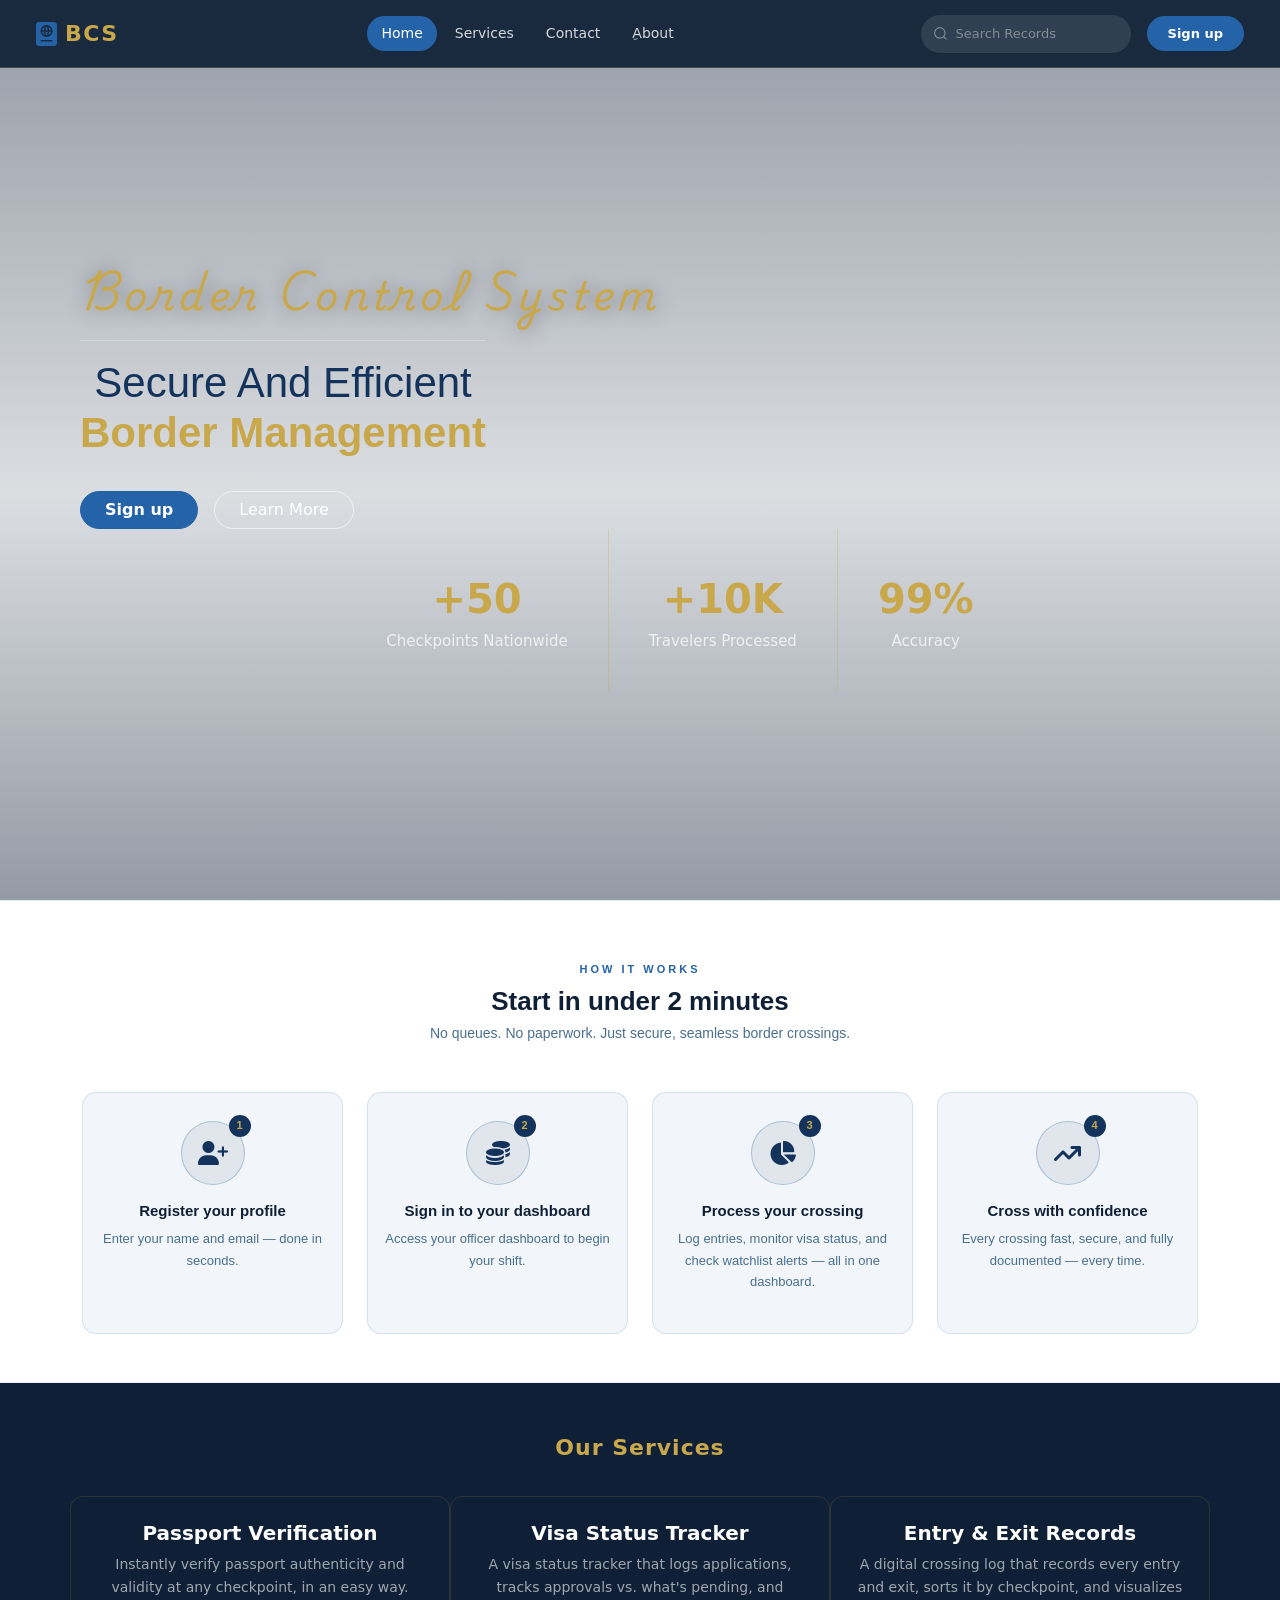
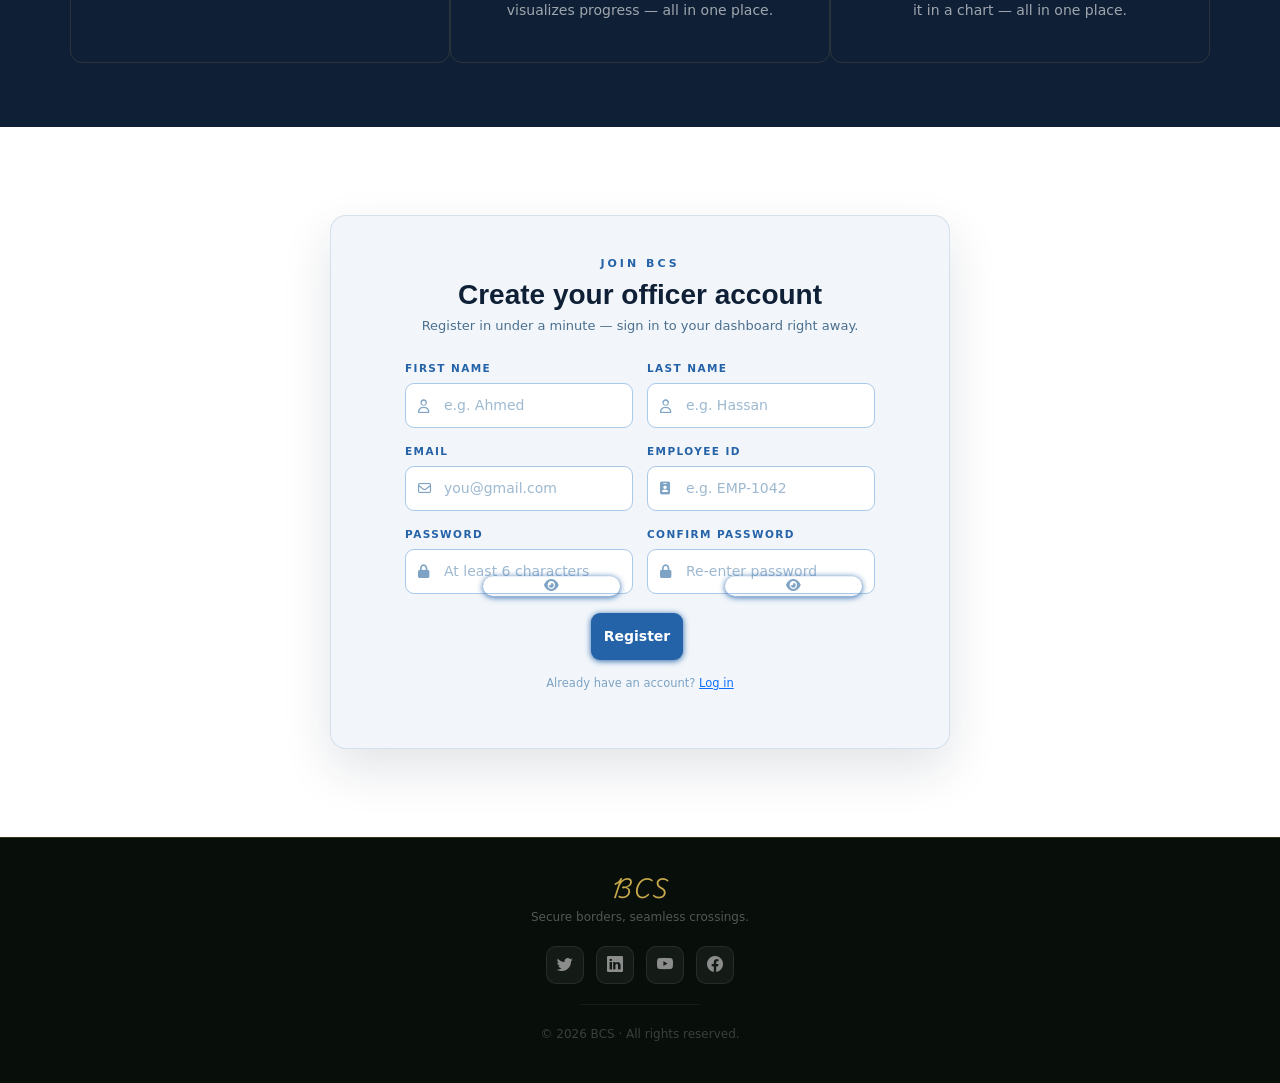
==== commit be35fc3d: "Update index.html" ====
--- a/index.html
+++ b/index.html
@@ -180,6 +180,10 @@
             font-size: 12px; color: #e53e3e; margin-top: 4px;
             font-weight: 500; display: flex; align-items: center; gap: 4px;
         }
+        .su-field-wrap .toggle-pass {
+            position: absolute; right: 13px; top: 50%; transform: translateY(-50%);
+            color: #7ea3c4; font-size: 13px; cursor: pointer; background: none; border: none; padding: 0;
+        }
         @media (max-width: 560px) {
             .Sign_Up { padding: 28px 20px; }
             .su-row { flex-direction: column; gap: 16px; }
@@ -317,6 +321,25 @@
             transition: border-color 0.2s;
         }
         .services-section .one:hover { border-color: rgba(201,168,76,0.45); }
+
+        /* ── RESPONSIVE FIXES ── */
+        @media (max-width: 991px) {
+            .navbar-collapse { margin-top: 14px; }
+            .navbar-nav { margin: 0 0 12px 0 !important; }
+            .navbar .d-flex.align-items-center.gap-3 { flex-wrap: wrap; gap: 12px !important; }
+            .group { max-width: 100%; }
+            .headertwo h1 { font-size: 34px; }
+        }
+        @media (max-width: 767px) {
+            .headertwo h1 { font-size: 26px; letter-spacing: 2px !important; }
+            .banner-stats { flex-direction: column; gap: 14px; }
+            .stat-divider { display: none; }
+        }
+        @media (max-width: 575px) {
+            .headertwo h1 { font-size: 21px; }
+            .headertwo .btn { width: 100%; }
+            .headertwo .d-flex.justify-content-center.gap-3 { flex-direction: column; }
+        }
     </style>
 </head>
 
@@ -329,6 +352,9 @@
                 <i style="color: #2563a8;font-size: 24px;" class="fa-solid fa-passport"></i>
                 <a class="navbar-brand" href="index.html">BCS   </a>
             </div>
+            <button class="navbar-toggler" type="button" data-bs-toggle="collapse" data-bs-target="#navbarSupportedContent" aria-controls="navbarSupportedContent" aria-expanded="false" aria-label="Toggle navigation">
+                <span class="navbar-toggler-icon"></span>
+            </button>
             <div class="collapse navbar-collapse" id="navbarSupportedContent">
                 <ul class="navbar-nav mx-auto gap-1">
                     <li class="nav-item"><a class="nav-link active rounded-pill" href="index.html">Home</a></li>
@@ -484,6 +510,25 @@
                             </div>
                         </div>
 
+                        <div class="su-row">
+                            <div class="form-group-wrap">
+                                <label for="password">Password</label>
+                                <div class="su-field-wrap">
+                                    <i class="fa-solid fa-lock su-field-icon"></i>
+                                    <input type="password" id="password" placeholder="At least 6 characters">
+                                    <button type="button" class="toggle-pass" data-target="password"><i class="fa-solid fa-eye"></i></button>
+                                </div>
+                            </div>
+                            <div class="form-group-wrap">
+                                <label for="confirmPassword">Confirm Password</label>
+                                <div class="su-field-wrap">
+                                    <i class="fa-solid fa-lock su-field-icon"></i>
+                                    <input type="password" id="confirmPassword" placeholder="Re-enter password">
+                                    <button type="button" class="toggle-pass" data-target="confirmPassword"><i class="fa-solid fa-eye"></i></button>
+                                </div>
+                            </div>
+                        </div>
+
                         <div class="text-center">
                             <button type="submit">Register</button>
                         </div>
@@ -495,7 +540,7 @@
                 <div id="loginPanel" style="display:none;">
                     <p class="su-eyebrow">Welcome back</p>
                     <h3>Log in to your dashboard</h3>
-                    <p class="su-sub">Enter your Employee ID and email to continue.</p>
+                    <p class="su-sub">Enter your Employee ID and password to continue.</p>
                     <form id="loginForm" novalidate>
                         <div class="form-group-wrap">
                             <label for="loginEmployeeId">Employee ID</label>
@@ -505,10 +550,11 @@
                             </div>
                         </div>
                         <div class="form-group-wrap">
-                            <label for="loginEmail">Email</label>
+                            <label for="loginPassword">Password</label>
                             <div class="su-field-wrap">
-                                <i class="fa-regular fa-envelope su-field-icon"></i>
-                                <input type="email" id="loginEmail" placeholder="you@gmail.com">
+                                <i class="fa-solid fa-lock su-field-icon"></i>
+                                <input type="password" id="loginPassword" placeholder="Your password">
+                                <button type="button" class="toggle-pass" data-target="loginPassword"><i class="fa-solid fa-eye"></i></button>
                             </div>
                         </div>
 
@@ -545,11 +591,25 @@
 }, { threshold: 0.15 });
 stepEls.forEach(el => obs.observe(el));
 
+// Simple non-cryptographic hash so we don't store plain-text passwords in localStorage.
+// NOTE: this is only meant for this front-end demo. A real system must hash
+// passwords (e.g. bcrypt) on a real backend/server, never in client-side JS.
+function hashPassword(pw) {
+    let hash = 0;
+    for (let i = 0; i < pw.length; i++) {
+        hash = (hash << 5) - hash + pw.charCodeAt(i);
+        hash |= 0;
+    }
+    return 'h' + hash.toString(36);
+}
+
 const rules = {
-    firstName:  { required: true, minLen: 2,  label: 'First name' },
-    lastName:   { required: true, minLen: 2,  label: 'Last name' },
-    email:      { required: true, pattern: /^[^\s@]+@[^\s@]+\.[^\s@]+$/, label: 'Email' },
-    employeeId: { required: true, minLen: 3,  label: 'Employee ID' }
+    firstName:       { required: true, minLen: 2,  label: 'First name' },
+    lastName:        { required: true, minLen: 2,  label: 'Last name' },
+    email:           { required: true, pattern: /^[^\s@]+@[^\s@]+\.[^\s@]+$/, label: 'Email' },
+    employeeId:      { required: true, minLen: 3,  label: 'Employee ID' },
+    password:        { required: true, minLen: 6,  label: 'Password' },
+    confirmPassword: { required: true, minLen: 6,  label: 'Confirm password' }
 };
 
 function getFieldError(id, value) {
@@ -560,6 +620,10 @@
     if (r.pattern && !r.pattern.test(v)) {
         if (id === 'email')   return 'Please enter a valid email address.';
         return `Please enter a valid ${r.label.toLowerCase()}.`;
+    }
+    if (id === 'confirmPassword') {
+        const pwEl = document.getElementById('password');
+        if (pwEl && v !== pwEl.value.trim()) return 'Passwords do not match.';
     }
     return null;
 }
@@ -589,6 +653,22 @@
     input.addEventListener('input', () => {
         if (input.classList.contains('is-invalid'))
             setFieldState(input, getFieldError(id, input.value));
+    });
+});
+
+// Show/hide password toggle buttons
+document.querySelectorAll('.toggle-pass').forEach(btn => {
+    btn.addEventListener('click', () => {
+        const target = document.getElementById(btn.dataset.target);
+        const icon = btn.querySelector('i');
+        if (!target) return;
+        if (target.type === 'password') {
+            target.type = 'text';
+            icon.classList.remove('fa-eye'); icon.classList.add('fa-eye-slash');
+        } else {
+            target.type = 'password';
+            icon.classList.remove('fa-eye-slash'); icon.classList.add('fa-eye');
+        }
     });
 });
 
@@ -658,18 +738,27 @@
 function saveAccount(account) {
     let accounts = [];
     try { accounts = JSON.parse(localStorage.getItem('bcsAccounts')) || []; } catch (e) { accounts = []; }
-    accounts = accounts.filter(a => a.employeeId !== account.employeeId);
+    accounts = accounts.filter(a => a.employeeId.toLowerCase() !== account.employeeId.toLowerCase());
     accounts.push(account);
     localStorage.setItem('bcsAccounts', JSON.stringify(accounts));
 }
 
-function findAccount(employeeId, email) {
+function findAccountById(employeeId) {
     let accounts = [];
     try { accounts = JSON.parse(localStorage.getItem('bcsAccounts')) || []; } catch (e) { accounts = []; }
-    return accounts.find(a =>
-        a.employeeId.trim().toLowerCase() === employeeId.trim().toLowerCase() &&
-        a.email.trim().toLowerCase() === email.trim().toLowerCase()
-    ) || null;
+    return accounts.find(a => a.employeeId.trim().toLowerCase() === employeeId.trim().toLowerCase()) || null;
+}
+
+function showError(inputEl, message) {
+    const wrap = inputEl.closest('.form-group-wrap');
+    if (!wrap) return;
+    inputEl.classList.add('is-invalid');
+    const old = wrap.querySelector('.field-error');
+    if (old) old.remove();
+    const el = document.createElement('span');
+    el.className = 'field-error';
+    el.innerHTML = `<i class="fa-solid fa-circle-exclamation"></i> ${message}`;
+    wrap.appendChild(el);
 }
 
 document.getElementById('signupForm').addEventListener('submit', function (event) {
@@ -680,13 +769,29 @@
         if (input && !setFieldState(input, getFieldError(id, input.value))) isFormValid = false;
     });
     if (!isFormValid) return;
+
+    const employeeIdEl = document.getElementById("employeeId");
+    const employeeId = employeeIdEl.value.trim();
+
+    if (findAccountById(employeeId)) {
+        showError(employeeIdEl, 'This Employee ID is already registered. Try logging in instead.');
+        return;
+    }
+
     const firstName   = document.getElementById("firstName").value.trim();
     const lastName    = document.getElementById("lastName").value.trim();
     const email       = document.getElementById("email").value.trim();
-    const employeeId  = document.getElementById("employeeId").value.trim();
-    const userData    = { firstName, lastName, fullName: `${firstName} ${lastName}`, email, employeeId };
+    const password    = document.getElementById("password").value;
+
+    const userData = {
+        firstName, lastName, fullName: `${firstName} ${lastName}`,
+        email, employeeId, passwordHash: hashPassword(password)
+    };
     saveAccount(userData);
-    localStorage.setItem("userData", JSON.stringify(userData));
+
+    // Never keep the plain password or hash in the "current session" record.
+    const sessionData = { firstName, lastName, fullName: userData.fullName, email, employeeId };
+    localStorage.setItem("userData", JSON.stringify(sessionData));
     localStorage.setItem("userFirstName", firstName);
     showSuccessOverlay(firstName, function () {
         window.location.href = "Dashoboard.html";
@@ -696,35 +801,35 @@
 document.getElementById('loginForm').addEventListener('submit', function (event) {
     event.preventDefault();
     const idInput = document.getElementById('loginEmployeeId');
-    const emailInput = document.getElementById('loginEmail');
+    const passInput = document.getElementById('loginPassword');
     const employeeId = idInput.value.trim();
-    const email = emailInput.value.trim();
-
-    [idInput, emailInput].forEach(el => { el.classList.remove('is-invalid'); const w = el.closest('.form-group-wrap'); const old = w && w.querySelector('.field-error'); if (old) old.remove(); });
-
-    if (!employeeId || !email) {
-        const target = !employeeId ? idInput : emailInput;
-        const wrap = target.closest('.form-group-wrap');
-        target.classList.add('is-invalid');
-        const el = document.createElement('span');
-        el.className = 'field-error';
-        el.innerHTML = '<i class="fa-solid fa-circle-exclamation"></i> Employee ID and email are required.';
-        wrap.appendChild(el);
+    const password = passInput.value;
+
+    [idInput, passInput].forEach(el => {
+        el.classList.remove('is-invalid');
+        const w = el.closest('.form-group-wrap');
+        const old = w && w.querySelector('.field-error');
+        if (old) old.remove();
+    });
+
+    if (!employeeId) { showError(idInput, 'Employee ID is required.'); return; }
+    if (!password)   { showError(passInput, 'Password is required.'); return; }
+
+    const account = findAccountById(employeeId);
+    if (!account) {
+        showError(idInput, 'No account found with that Employee ID.');
         return;
     }
-
-    const account = findAccount(employeeId, email);
-    if (!account) {
-        const wrap = emailInput.closest('.form-group-wrap');
-        emailInput.classList.add('is-invalid');
-        const el = document.createElement('span');
-        el.className = 'field-error';
-        el.innerHTML = '<i class="fa-solid fa-circle-exclamation"></i> No account matches that Employee ID and email.';
-        wrap.appendChild(el);
+    if (account.passwordHash !== hashPassword(password)) {
+        showError(passInput, 'Incorrect password.');
         return;
     }
 
-    localStorage.setItem('userData', JSON.stringify(account));
+    const sessionData = {
+        firstName: account.firstName, lastName: account.lastName,
+        fullName: account.fullName, email: account.email, employeeId: account.employeeId
+    };
+    localStorage.setItem('userData', JSON.stringify(sessionData));
     localStorage.setItem('userFirstName', account.firstName);
     showSuccessOverlay(account.firstName, function () {
         window.location.href = "Dashoboard.html";
@@ -746,4 +851,4 @@
 document.addEventListener("DOMContentLoaded", checkUserLogin);
 </script>
 </body>
-</html>+</html>
